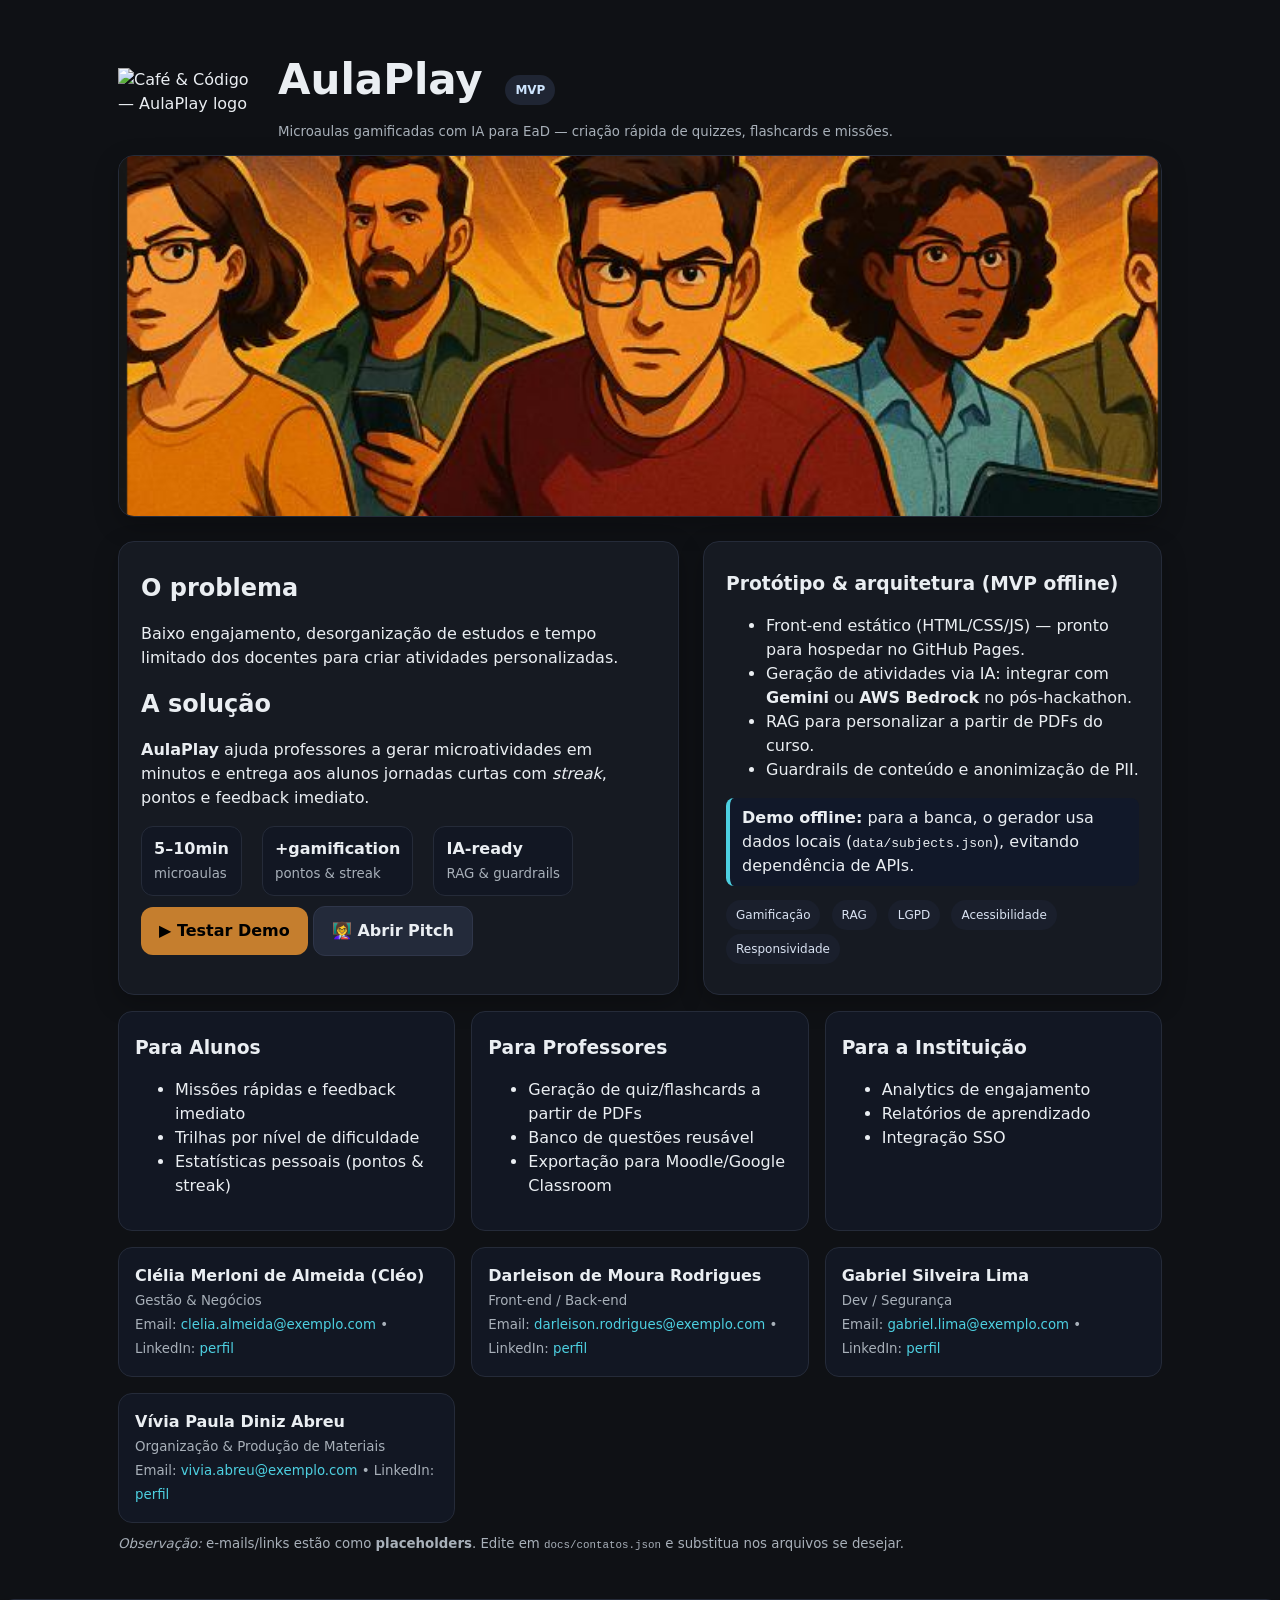
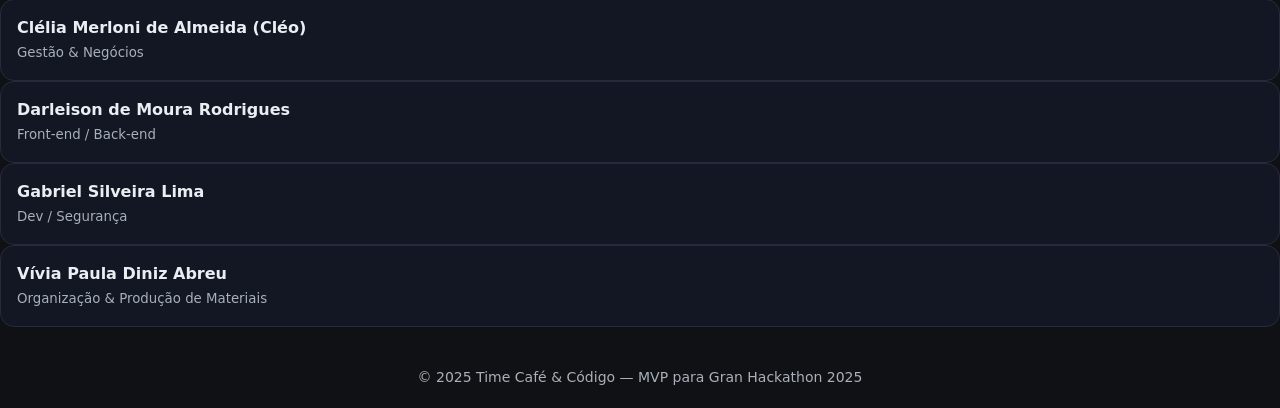
==== index.html @ 75bc4bb1 "Add files via upload" ====
<!doctype html>
<html lang="pt-br">
<head>
<meta charset="utf-8"/>
<meta name="viewport" content="width=device-width, initial-scale=1"/>
<title>Café & Código — AulaPlay (MVP)</title>
<link rel="stylesheet" href="css/styles.css"/>
</head>
<body>
  <div class="container">
    <div class="header">
      <img src="assets/logo.svg" alt="Café & Código — AulaPlay logo"/>
      <div>
        <h1>AulaPlay <span class="badge">MVP</span></h1>
        <small>Microaulas gamificadas com IA para EaD — criação rápida de quizzes, flashcards e missões.</small>
      </div>
    </div>

    <div id="coverBanner" class="card" style="padding:0;overflow:hidden;margin-top:12px">
      <img src="assets/cover.png" alt="Time Café & Código — Gran Hackathon 2025" style="width:100%;display:block;max-height:360px;object-fit:cover"/>
    </div>

    <div class="hero">
      <div class="card">
        <h2>O problema</h2>
        <p>Baixo engajamento, desorganização de estudos e tempo limitado dos docentes para criar atividades personalizadas.</p>
        <h2>A solução</h2>
        <p><strong>AulaPlay</strong> ajuda professores a gerar microatividades em minutos e entrega aos alunos jornadas curtas com <em>streak</em>, pontos e feedback imediato.</p>
        <div class="kpi">
          <div class="item"><strong>5–10min</strong><br/><small>microaulas</small></div>
          <div class="item"><strong>+gamification</strong><br/><small>pontos & streak</small></div>
          <div class="item"><strong>IA-ready</strong><br/><small>RAG & guardrails</small></div>
        </div>
        <p style="margin-top:10px"><a class="btn" href="demo.html">▶️ Testar Demo</a> <a class="btn secondary" href="docs/pitch.html">👩‍🏫 Abrir Pitch</a></p>
      </div>
      <div class="card">
        <h3>Protótipo & arquitetura (MVP offline)</h3>
        <ul>
          <li>Front-end estático (HTML/CSS/JS) — pronto para hospedar no GitHub Pages.</li>
          <li>Geração de atividades via IA: integrar com <strong>Gemini</strong> ou <strong>AWS Bedrock</strong> no pós-hackathon.</li>
          <li>RAG para personalizar a partir de PDFs do curso.</li>
          <li>Guardrails de conteúdo e anonimização de PII.</li>
        </ul>
        <div class="notice">
          <strong>Demo offline:</strong> para a banca, o gerador usa dados locais (<code>data/subjects.json</code>), evitando dependência de APIs.
        </div>
        <div style="margin-top:10px">
          <span class="tag">Gamificação</span>
          <span class="tag">RAG</span>
          <span class="tag">LGPD</span>
          <span class="tag">Acessibilidade</span>
          <span class="tag">Responsividade</span>
        </div>
      </div>
    </div>

    <div class="features">
      <div class="feature">
        <h3>Para Alunos</h3>
        <ul>
          <li>Missões rápidas e feedback imediato</li>
          <li>Trilhas por nível de dificuldade</li>
          <li>Estatísticas pessoais (pontos & streak)</li>
        </ul>
      </div>
      <div class="feature">
        <h3>Para Professores</h3>
        <ul>
          <li>Geração de quiz/flashcards a partir de PDFs</li>
          <li>Banco de questões reusável</li>
          <li>Exportação para Moodle/Google Classroom</li>
        </ul>
      </div>
      <div class="feature">
        <h3>Para a Instituição</h3>
        <ul>
          <li>Analytics de engajamento</li>
          <li>Relatórios de aprendizado</li>
          <li>Integração SSO</li>
        </ul>
      </div>
    
    <div class="feature"><strong>Clélia Merloni de Almeida (Cléo)</strong><br/><small>Gestão & Negócios</small><br/><small>Email: <a href="mailto:clelia.almeida@exemplo.com">clelia.almeida@exemplo.com</a> • LinkedIn: <a href="https://www.linkedin.com/in/clelia-merloni-de-almeida" target="_blank" rel="noopener">perfil</a></small></div><div class="feature"><strong>Darleison de Moura Rodrigues</strong><br/><small>Front-end / Back-end</small><br/><small>Email: <a href="mailto:darleison.rodrigues@exemplo.com">darleison.rodrigues@exemplo.com</a> • LinkedIn: <a href="https://www.linkedin.com/in/darleison-moura-rodrigues" target="_blank" rel="noopener">perfil</a></small></div><div class="feature"><strong>Gabriel Silveira Lima</strong><br/><small>Dev / Segurança</small><br/><small>Email: <a href="mailto:gabriel.lima@exemplo.com">gabriel.lima@exemplo.com</a> • LinkedIn: <a href="https://www.linkedin.com/in/gabriel-silveira-lima" target="_blank" rel="noopener">perfil</a></small></div><div class="feature"><strong>Vívia Paula Diniz Abreu</strong><br/><small>Organização & Produção de Materiais</small><br/><small>Email: <a href="mailto:vivia.abreu@exemplo.com">vivia.abreu@exemplo.com</a> • LinkedIn: <a href="https://www.linkedin.com/in/vivia-paula-diniz-abreu" target="_blank" rel="noopener">perfil</a></small></div></div><p style="margin-top:8px"><small><em>Observação:</em> e-mails/links estão como <strong>placeholders</strong>. Edite em <code>docs/contatos.json</code> e substitua nos arquivos se desejar.</small></p></div><div class="feature"><strong>Clélia Merloni de Almeida (Cléo)</strong><br/><small>Gestão &amp; Negócios</small></div>
        <div class="feature"><strong>Darleison de Moura Rodrigues</strong><br/><small>Front‑end / Back‑end</small></div>
        <div class="feature"><strong>Gabriel Silveira Lima</strong><br/><small>Dev / Segurança</small></div>
        <div class="feature"><strong>Vívia Paula Diniz Abreu</strong><br/><small>Organização &amp; Produção de Materiais</small></div>
      </div>
    </div>
    

    <p class="footer">© 2025 Time Café & Código — MVP para Gran Hackathon 2025</p>
  </div>
</body>
</html>
---- css/styles.css ----
:root{
  --bg:#0f1115; --fg:#eaeef2; --muted:#a8b0b9; --primary:#c57e2e; --accent:#4dd0e1; --card:#161a22;
}
*{box-sizing:border-box}
html,body{margin:0;padding:0;background:var(--bg);color:var(--fg);font-family:Inter,system-ui,-apple-system,Segoe UI,Roboto,Arial,sans-serif;line-height:1.5}
a{color:var(--accent);text-decoration:none}
a:hover{text-decoration:underline}
.container{max-width:1100px;margin:0 auto;padding:28px}
.header{display:flex;align-items:center;gap:20px;margin-top:12px}
.header img{width:140px;height:auto}
.badge{display:inline-block;background:#1f2533;color:#cfe6ff;padding:6px 10px;border-radius:999px;font-size:12px;margin-left:8px}
.hero{display:grid;grid-template-columns:1.1fr 0.9fr;gap:24px;margin-top:24px}
.card{background:var(--card);border:1px solid #252b39;border-radius:16px;padding:22px;box-shadow:0 8px 24px rgba(0,0,0,.25)}
.btn{display:inline-block;background:var(--primary);color:black;font-weight:700;padding:12px 18px;border-radius:12px;border:0;cursor:pointer}
.btn.secondary{background:#232a3a;color:var(--fg);border:1px solid #2f364a}
.features{display:grid;grid-template-columns:repeat(3,1fr);gap:16px;margin-top:16px}
.feature{background:#121723;border:1px solid #252b39;border-radius:14px;padding:16px}
.footer{margin:40px 0 20px;color:var(--muted);font-size:14px;text-align:center}
.kpi{display:flex;gap:20px;margin-top:12px}
.kpi .item{background:#121723;border:1px solid #252b39;border-radius:12px;padding:10px 12px}
h1{font-size:42px;margin:8px 0 8px}
h2{margin:6px 0 8px}
h3{margin:6px 0 8px}
pre{background:#0b0d12;border:1px solid #222537;color:#c8d2e2;border-radius:10px;padding:12px;overflow:auto}
small{color:var(--muted)}
.tag{display:inline-flex;align-items:center;gap:6px;background:#1a1f2c;color:#d9e2f2;padding:6px 10px;border-radius:999px;margin:4px 6px 0 0;font-size:12px}
.grid-2{display:grid;grid-template-columns:1fr 1fr;gap:16px}
.center{text-align:center}
.notice{border-left:4px solid var(--accent);padding:8px 12px;background:#111829;border-radius:8px}
@media (max-width: 920px){
  .hero{grid-template-columns:1fr}
  .features{grid-template-columns:1fr;gap:12px}
}
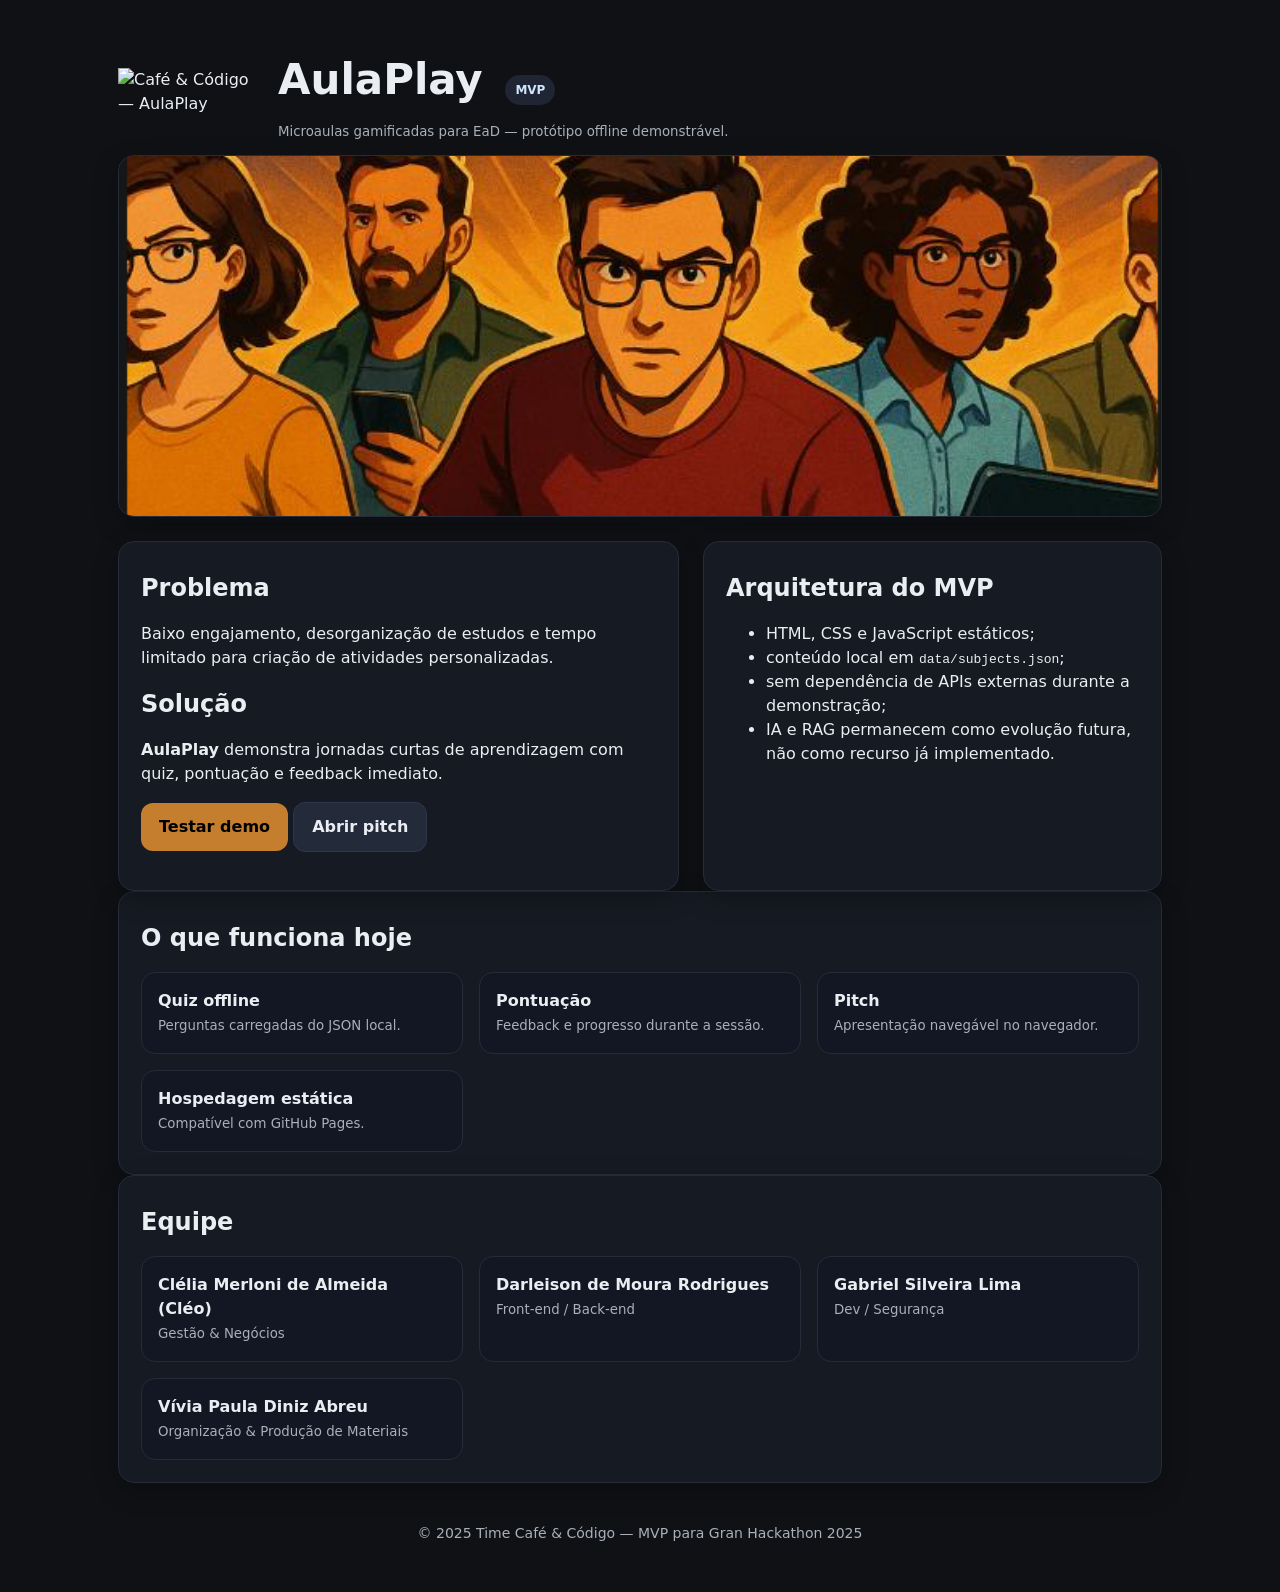
==== commit 48b57c38: "fix: clean malformed landing markup and placeholder contacts" ====
--- a/index.html
+++ b/index.html
@@ -1,94 +1,69 @@
 <!doctype html>
 <html lang="pt-br">
 <head>
-<meta charset="utf-8"/>
-<meta name="viewport" content="width=device-width, initial-scale=1"/>
-<title>Café & Código — AulaPlay (MVP)</title>
-<link rel="stylesheet" href="css/styles.css"/>
+  <meta charset="utf-8"/>
+  <meta name="viewport" content="width=device-width, initial-scale=1"/>
+  <title>Café & Código — AulaPlay (MVP)</title>
+  <link rel="stylesheet" href="css/styles.css"/>
 </head>
 <body>
-  <div class="container">
+  <main class="container">
     <div class="header">
-      <img src="assets/logo.svg" alt="Café & Código — AulaPlay logo"/>
+      <img src="assets/logo.svg" alt="Café & Código — AulaPlay"/>
       <div>
         <h1>AulaPlay <span class="badge">MVP</span></h1>
-        <small>Microaulas gamificadas com IA para EaD — criação rápida de quizzes, flashcards e missões.</small>
+        <small>Microaulas gamificadas para EaD — protótipo offline demonstrável.</small>
       </div>
     </div>
 
-    <div id="coverBanner" class="card" style="padding:0;overflow:hidden;margin-top:12px">
+    <div class="card" style="padding:0;overflow:hidden;margin-top:12px">
       <img src="assets/cover.png" alt="Time Café & Código — Gran Hackathon 2025" style="width:100%;display:block;max-height:360px;object-fit:cover"/>
     </div>
 
     <div class="hero">
-      <div class="card">
-        <h2>O problema</h2>
-        <p>Baixo engajamento, desorganização de estudos e tempo limitado dos docentes para criar atividades personalizadas.</p>
-        <h2>A solução</h2>
-        <p><strong>AulaPlay</strong> ajuda professores a gerar microatividades em minutos e entrega aos alunos jornadas curtas com <em>streak</em>, pontos e feedback imediato.</p>
-        <div class="kpi">
-          <div class="item"><strong>5–10min</strong><br/><small>microaulas</small></div>
-          <div class="item"><strong>+gamification</strong><br/><small>pontos & streak</small></div>
-          <div class="item"><strong>IA-ready</strong><br/><small>RAG & guardrails</small></div>
-        </div>
-        <p style="margin-top:10px"><a class="btn" href="demo.html">▶️ Testar Demo</a> <a class="btn secondary" href="docs/pitch.html">👩‍🏫 Abrir Pitch</a></p>
-      </div>
-      <div class="card">
-        <h3>Protótipo & arquitetura (MVP offline)</h3>
+      <section class="card">
+        <h2>Problema</h2>
+        <p>Baixo engajamento, desorganização de estudos e tempo limitado para criação de atividades personalizadas.</p>
+        <h2>Solução</h2>
+        <p><strong>AulaPlay</strong> demonstra jornadas curtas de aprendizagem com quiz, pontuação e feedback imediato.</p>
+        <p style="margin-top:10px">
+          <a class="btn" href="demo.html">Testar demo</a>
+          <a class="btn secondary" href="docs/pitch.html">Abrir pitch</a>
+        </p>
+      </section>
+
+      <section class="card">
+        <h2>Arquitetura do MVP</h2>
         <ul>
-          <li>Front-end estático (HTML/CSS/JS) — pronto para hospedar no GitHub Pages.</li>
-          <li>Geração de atividades via IA: integrar com <strong>Gemini</strong> ou <strong>AWS Bedrock</strong> no pós-hackathon.</li>
-          <li>RAG para personalizar a partir de PDFs do curso.</li>
-          <li>Guardrails de conteúdo e anonimização de PII.</li>
+          <li>HTML, CSS e JavaScript estáticos;</li>
+          <li>conteúdo local em <code>data/subjects.json</code>;</li>
+          <li>sem dependência de APIs externas durante a demonstração;</li>
+          <li>IA e RAG permanecem como evolução futura, não como recurso já implementado.</li>
         </ul>
-        <div class="notice">
-          <strong>Demo offline:</strong> para a banca, o gerador usa dados locais (<code>data/subjects.json</code>), evitando dependência de APIs.
-        </div>
-        <div style="margin-top:10px">
-          <span class="tag">Gamificação</span>
-          <span class="tag">RAG</span>
-          <span class="tag">LGPD</span>
-          <span class="tag">Acessibilidade</span>
-          <span class="tag">Responsividade</span>
-        </div>
-      </div>
+      </section>
     </div>
 
-    <div class="features">
-      <div class="feature">
-        <h3>Para Alunos</h3>
-        <ul>
-          <li>Missões rápidas e feedback imediato</li>
-          <li>Trilhas por nível de dificuldade</li>
-          <li>Estatísticas pessoais (pontos & streak)</li>
-        </ul>
+    <section class="card">
+      <h2>O que funciona hoje</h2>
+      <div class="features">
+        <div class="feature"><strong>Quiz offline</strong><br/><small>Perguntas carregadas do JSON local.</small></div>
+        <div class="feature"><strong>Pontuação</strong><br/><small>Feedback e progresso durante a sessão.</small></div>
+        <div class="feature"><strong>Pitch</strong><br/><small>Apresentação navegável no navegador.</small></div>
+        <div class="feature"><strong>Hospedagem estática</strong><br/><small>Compatível com GitHub Pages.</small></div>
       </div>
-      <div class="feature">
-        <h3>Para Professores</h3>
-        <ul>
-          <li>Geração de quiz/flashcards a partir de PDFs</li>
-          <li>Banco de questões reusável</li>
-          <li>Exportação para Moodle/Google Classroom</li>
-        </ul>
+    </section>
+
+    <section class="card">
+      <h2>Equipe</h2>
+      <div class="features">
+        <div class="feature"><strong>Clélia Merloni de Almeida (Cléo)</strong><br/><small>Gestão & Negócios</small></div>
+        <div class="feature"><strong>Darleison de Moura Rodrigues</strong><br/><small>Front-end / Back-end</small></div>
+        <div class="feature"><strong>Gabriel Silveira Lima</strong><br/><small>Dev / Segurança</small></div>
+        <div class="feature"><strong>Vívia Paula Diniz Abreu</strong><br/><small>Organização & Produção de Materiais</small></div>
       </div>
-      <div class="feature">
-        <h3>Para a Instituição</h3>
-        <ul>
-          <li>Analytics de engajamento</li>
-          <li>Relatórios de aprendizado</li>
-          <li>Integração SSO</li>
-        </ul>
-      </div>
-    
-    <div class="feature"><strong>Clélia Merloni de Almeida (Cléo)</strong><br/><small>Gestão & Negócios</small><br/><small>Email: <a href="mailto:clelia.almeida@exemplo.com">clelia.almeida@exemplo.com</a> • LinkedIn: <a href="https://www.linkedin.com/in/clelia-merloni-de-almeida" target="_blank" rel="noopener">perfil</a></small></div><div class="feature"><strong>Darleison de Moura Rodrigues</strong><br/><small>Front-end / Back-end</small><br/><small>Email: <a href="mailto:darleison.rodrigues@exemplo.com">darleison.rodrigues@exemplo.com</a> • LinkedIn: <a href="https://www.linkedin.com/in/darleison-moura-rodrigues" target="_blank" rel="noopener">perfil</a></small></div><div class="feature"><strong>Gabriel Silveira Lima</strong><br/><small>Dev / Segurança</small><br/><small>Email: <a href="mailto:gabriel.lima@exemplo.com">gabriel.lima@exemplo.com</a> • LinkedIn: <a href="https://www.linkedin.com/in/gabriel-silveira-lima" target="_blank" rel="noopener">perfil</a></small></div><div class="feature"><strong>Vívia Paula Diniz Abreu</strong><br/><small>Organização & Produção de Materiais</small><br/><small>Email: <a href="mailto:vivia.abreu@exemplo.com">vivia.abreu@exemplo.com</a> • LinkedIn: <a href="https://www.linkedin.com/in/vivia-paula-diniz-abreu" target="_blank" rel="noopener">perfil</a></small></div></div><p style="margin-top:8px"><small><em>Observação:</em> e-mails/links estão como <strong>placeholders</strong>. Edite em <code>docs/contatos.json</code> e substitua nos arquivos se desejar.</small></p></div><div class="feature"><strong>Clélia Merloni de Almeida (Cléo)</strong><br/><small>Gestão &amp; Negócios</small></div>
-        <div class="feature"><strong>Darleison de Moura Rodrigues</strong><br/><small>Front‑end / Back‑end</small></div>
-        <div class="feature"><strong>Gabriel Silveira Lima</strong><br/><small>Dev / Segurança</small></div>
-        <div class="feature"><strong>Vívia Paula Diniz Abreu</strong><br/><small>Organização &amp; Produção de Materiais</small></div>
-      </div>
-    </div>
-    
+    </section>
 
     <p class="footer">© 2025 Time Café & Código — MVP para Gran Hackathon 2025</p>
-  </div>
+  </main>
 </body>
 </html>
